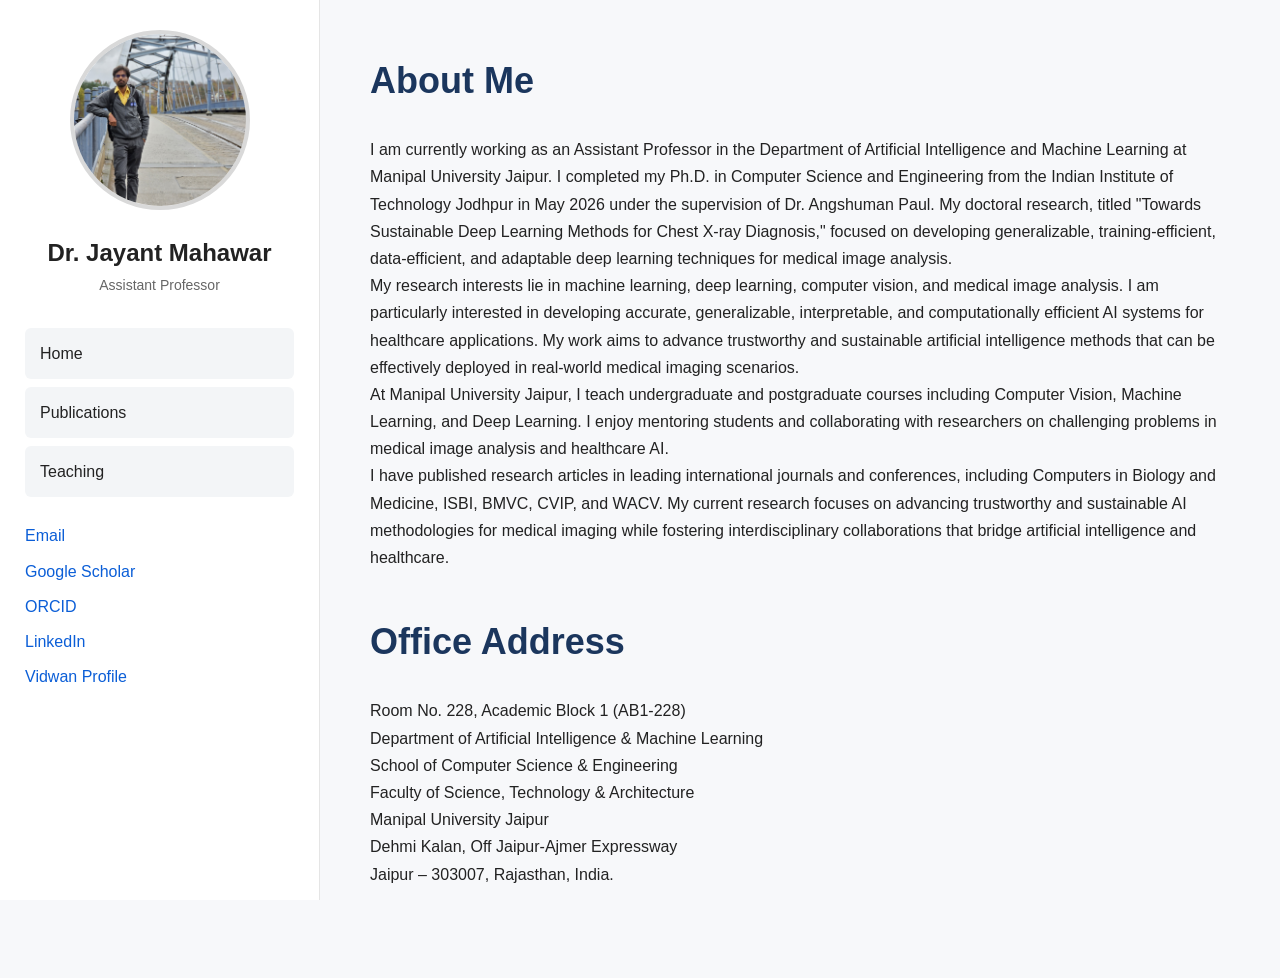
==== index.html @ 0ee32aee "Remove close button and associated function Removed closeSidebar function and close button from side" ====
<!DOCTYPE html>
<html lang="en">
<head>
<meta charset="UTF-8">
<meta name="viewport" content="width=device-width, initial-scale=1.0">
<title>Dr. Jayant Mahawar</title>

<link rel="stylesheet" href="css/style.css">
</head>

<body>

<button class="menu-toggle" onclick="toggleSidebar()">☰ Menu</button>

<div class="container">

    <aside class="sidebar">

        <div class="profile">
            <img src="images/profile.jpg" alt="Profile Picture">
            <h2>Dr. Jayant Mahawar</h2>
            <p>Assistant Professor</p>
        </div>

        <nav class="nav-links">
            <a href="index.html">Home</a>
            <a href="publications.html">Publications</a>
            <a href="teaching.html">Teaching</a>
        </nav>

        <div class="contact-section">

            <div class="contact-links">

                <a href="mailto:mahawar.2@alumni.iitj.ac.in">
                    Email
                </a>

                <a href="https://scholar.google.com/citations?user=KlMZ7QMAAAAJ" target="_blank">
                    Google Scholar
                </a>

                <a href="https://orcid.org/0009-0009-7027-000X" target="_blank">
                    ORCID
                </a>

                <a href="https://in.linkedin.com/in/jayant-mahawar-14567b105" target="_blank">
                    LinkedIn
                </a>

                <a href="https://vidwan.inflibnet.ac.in/profile/714711" target="_blank">
                    Vidwan Profile
                </a>

            </div>

        </div>

    </aside>

    <main class="main-content">

        <h1 class="page-title">About Me</h1>

        <div class="section">

            <p>
                I am currently working as an Assistant Professor in the Department of Artificial Intelligence and Machine Learning at Manipal University Jaipur. I completed my Ph.D. in Computer Science and Engineering from the Indian Institute of Technology Jodhpur in May 2026 under the supervision of Dr. Angshuman Paul. My doctoral research, titled "Towards Sustainable Deep Learning Methods for Chest X-ray Diagnosis," focused on developing generalizable, training-efficient, data-efficient, and adaptable deep learning techniques for medical image analysis.
            </p>

            <p>
                My research interests lie in machine learning, deep learning, computer vision, and medical image analysis. I am particularly interested in developing accurate, generalizable, interpretable, and computationally efficient AI systems for healthcare applications. My work aims to advance trustworthy and sustainable artificial intelligence methods that can be effectively deployed in real-world medical imaging scenarios.
            </p>

            <p>
                At Manipal University Jaipur, I teach undergraduate and postgraduate courses including Computer Vision, Machine Learning, and Deep Learning. I enjoy mentoring students and collaborating with researchers on challenging problems in medical image analysis and healthcare AI.
            </p>

            <p>
                I have published research articles in leading international journals and conferences, including Computers in Biology and Medicine, ISBI, BMVC, CVIP, and WACV. My current research focuses on advancing trustworthy and sustainable AI methodologies for medical imaging while fostering interdisciplinary collaborations that bridge artificial intelligence and healthcare.
            </p>

        </div>

        <h1 class="page-title">Office Address</h1>

        <div class="section">

            <p>
                Room No. 228, Academic Block 1 (AB1-228)<br>
                Department of Artificial Intelligence & Machine Learning<br>
                School of Computer Science & Engineering<br>
                Faculty of Science, Technology & Architecture<br>
                Manipal University Jaipur<br>
                Dehmi Kalan, Off Jaipur-Ajmer Expressway<br>
                Jaipur – 303007, Rajasthan, India.
            </p>

        </div>            

    </main>

</div>

<script>

function toggleSidebar() {
    document
        .querySelector('.sidebar')
        .classList.toggle('active');
}

</script>

</body>
</html>
---- css/style.css ----
/* ==========================
   GENERAL SETTINGS
========================== */

*{
    margin:0;
    padding:0;
    box-sizing:border-box;
}

body{
    font-family: "Segoe UI", Arial, sans-serif;
    background:#f7f8fa;
    color:#222;
    line-height:1.7;
}

a{
    color:#0b5ed7;
    text-decoration:none;
}

a:hover{
    text-decoration:underline;
}

/* ==========================
   LAYOUT
========================== */

.container{
    display:flex;
    min-height:100vh;
}

/* ==========================
   HAMBURGER BUTTON
========================== */

.menu-toggle{
    display:none;
    position:fixed;
    top:15px;
    left:15px;
    z-index:2000;

    background:#1b365d;
    color:white;
    border:none;
    border-radius:6px;

    padding:10px 14px;
    font-size:22px;
    cursor:pointer;
}

.sidebar{
    width:320px;
    background:white;
    border-right:1px solid #e5e5e5;
    padding:30px 25px;
    position:fixed;
    height:100vh;
    overflow-y:auto;
}

.main-content{
    margin-left:320px;
    padding:50px;
}

/* Overlay */

.overlay{
    display:none;
}

/* ==========================
   MOBILE DRAWER MENU
========================== */

@media (max-width:900px){

    /* Main content should always use full width */
    .main-content{
        margin-left:0;
        width:100%;
        padding:70px 25px 25px 25px;
    }

    /* Hamburger button */
    .menu-toggle{
        display:block;
        position:fixed;
        top:15px;
        left:15px;
        z-index:2000;

        background:#1b365d;
        color:white;
        border:none;
        border-radius:6px;

        padding:10px 14px;
        font-size:22px;
        cursor:pointer;
    }

    .container{
        display:block;
    }

    /* Hidden by default */
    .sidebar{
        display:none;
        width:100%;
        height:auto;
        position:relative;
        border-right:none;
        border-bottom:1px solid #ddd;
        margin:0;
    }

    /* Shown when button clicked */
    .sidebar.active{
        display:block;
    }
}

.close-btn{
    display:none;
}

@media (max-width:900px){

    .close-btn{
        display:block;
        float:right;

        border:none;
        background:none;

        font-size:24px;
        cursor:pointer;
        margin-bottom:15px;
    }
}

.main-content{
    margin-left:320px;
    padding:50px;
    flex:1;
}

/* ==========================
   PROFILE
========================== */

.profile{
    text-align:center;
    margin-bottom:30px;
}

.profile img{
    width:180px;
    height:180px;
    border-radius:50%;
    object-fit:cover;
    border:4px solid #d9d9d9;
}

.profile h2{
    margin-top:15px;
    font-size:24px;
}

.profile p{
    color:#666;
    font-size:14px;
}

/* ==========================
   NAVIGATION
========================== */

.nav-links{
    margin:25px 0;
}

.nav-links a{
    display:block;
    padding:12px 15px;
    margin-bottom:8px;
    background:#f3f5f7;
    border-radius:6px;
    color:#222;
    font-weight:500;
}

.nav-links a:hover{
    background:#e9edf3;
}

/* ==========================
   CONTACT
========================== */

.contact-section{
    margin-top:25px;
}

.contact-section h3{
    margin-bottom:10px;
    color:#1c1c1c;
}

.contact-section p{
    font-size:14px;
    color:#555;
}

.contact-links{
    margin-top:15px;
}

.contact-links a{
    display:block;
    margin-bottom:8px;
}

/* ==========================
   CONTENT
========================== */

.page-title{
    font-size:36px;
    margin-bottom:25px;
    color:#1b365d;
}

.section{
    margin-bottom:40px;
}

.section h2{
    margin-bottom:15px;
    color:#1b365d;
}

.publication-item{
    margin-bottom:20px;
    padding-bottom:15px;
    border-bottom:1px solid #ddd;
}

.course-list li{
    margin-bottom:10px;
}

/* ==========================
   MOBILE VIEW
========================== */

@media (max-width:900px){

    .container{
        flex-direction:column;
    }

    .sidebar{
        position:relative;
        width:100%;
        height:auto;
        border-right:none;
        border-bottom:1px solid #ddd;
    }

    .main-content{
        margin-left:0;
        padding:25px;
    }

    .profile img{
        width:140px;
        height:140px;
    }

    .page-title{
        font-size:28px;
    }
}
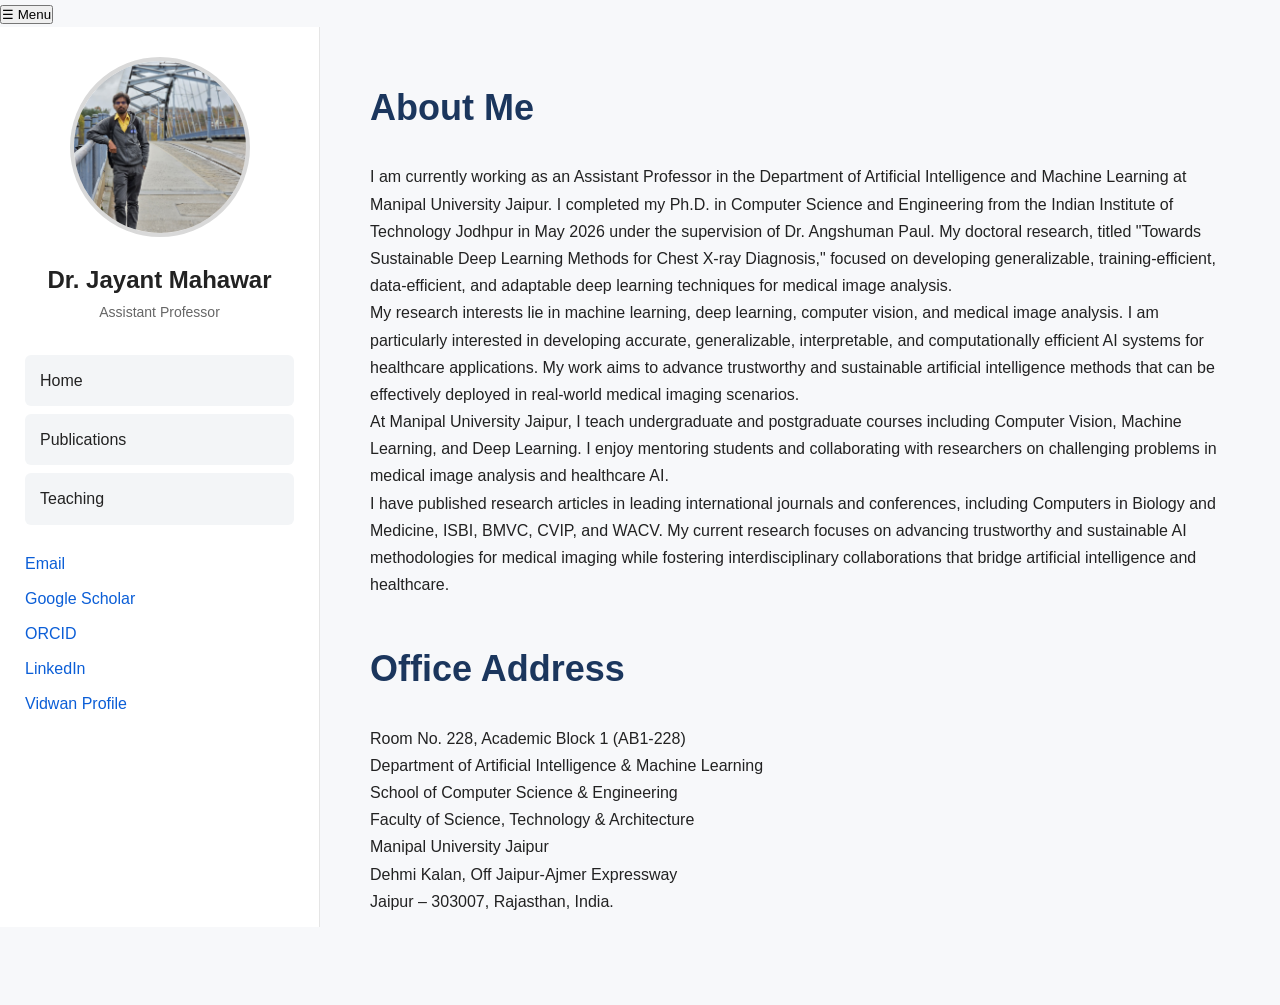
==== commit d9facb21: "Add close button to sidebar in index.html" ====
--- a/index.html
+++ b/index.html
@@ -9,12 +9,14 @@
 </head>
 
 <body>
-
+ 
 <button class="menu-toggle" onclick="toggleSidebar()">☰ Menu</button>
 
 <div class="container">
 
     <aside class="sidebar">
+
+        <button class="close-btn" onclick="closeSidebar()">✕</button>
 
         <div class="profile">
             <img src="images/profile.jpg" alt="Profile Picture">
@@ -104,10 +106,26 @@
 
 <script>
 
-function toggleSidebar() {
+function toggleSidebar(){
+
     document
         .querySelector('.sidebar')
         .classList.toggle('active');
+
+    document
+        .getElementById('overlay')
+        .classList.toggle('active');
+}
+
+function closeSidebar(){
+
+    document
+        .querySelector('.sidebar')
+        .classList.remove('active');
+
+    document
+        .getElementById('overlay')
+        .classList.remove('active');
 }
 
 </script>
--- a/css/style.css
+++ b/css/style.css
@@ -33,30 +33,9 @@
     min-height:100vh;
 }
 
-/* ==========================
-   HAMBURGER BUTTON
-========================== */
-
-.menu-toggle{
-    display:none;
-    position:fixed;
-    top:15px;
-    left:15px;
-    z-index:2000;
-
-    background:#1b365d;
-    color:white;
-    border:none;
-    border-radius:6px;
-
-    padding:10px 14px;
-    font-size:22px;
-    cursor:pointer;
-}
-
 .sidebar{
     width:320px;
-    background:white;
+    background:#ffffff;
     border-right:1px solid #e5e5e5;
     padding:30px 25px;
     position:fixed;
@@ -67,89 +46,11 @@
 .main-content{
     margin-left:320px;
     padding:50px;
-}
-
-/* Overlay */
-
-.overlay{
-    display:none;
-}
-
-/* ==========================
-   MOBILE DRAWER MENU
-========================== */
-
-@media (max-width:900px){
-
-    /* Main content should always use full width */
-    .main-content{
-        margin-left:0;
-        width:100%;
-        padding:70px 25px 25px 25px;
-    }
-
-    /* Hamburger button */
-    .menu-toggle{
-        display:block;
-        position:fixed;
-        top:15px;
-        left:15px;
-        z-index:2000;
-
-        background:#1b365d;
-        color:white;
-        border:none;
-        border-radius:6px;
-
-        padding:10px 14px;
-        font-size:22px;
-        cursor:pointer;
-    }
-
-    .container{
-        display:block;
-    }
-
-    /* Hidden by default */
-    .sidebar{
-        display:none;
-        width:100%;
-        height:auto;
-        position:relative;
-        border-right:none;
-        border-bottom:1px solid #ddd;
-        margin:0;
-    }
-
-    /* Shown when button clicked */
-    .sidebar.active{
-        display:block;
-    }
+    flex:1;
 }
 
 .close-btn{
     display:none;
-}
-
-@media (max-width:900px){
-
-    .close-btn{
-        display:block;
-        float:right;
-
-        border:none;
-        background:none;
-
-        font-size:24px;
-        cursor:pointer;
-        margin-bottom:15px;
-    }
-}
-
-.main-content{
-    margin-left:320px;
-    padding:50px;
-    flex:1;
 }
 
 /* ==========================
@@ -265,19 +166,28 @@
 
     .container{
         flex-direction:column;
+        display:block;
     }
 
     .sidebar{
+        display:none;
         position:relative;
         width:100%;
         height:auto;
         border-right:none;
         border-bottom:1px solid #ddd;
+        margin:0;
+    }
+
+    /* Shown when button clicked */
+    .sidebar.active{
+        display:block;
     }
 
     .main-content{
         margin-left:0;
-        padding:25px;
+        width:100%;
+        padding:20px;
     }
 
     .profile img{
@@ -288,4 +198,28 @@
     .page-title{
         font-size:28px;
     }
-}
+
+    .close-btn{
+        display:block;
+        float:right;
+
+        border:none;
+        background:none;
+
+        font-size:24px;
+        cursor:pointer;
+        margin-bottom:15px;
+    }
+    
+    .menu-toggle{
+        display:block;
+        margin:15px;
+        padding:10px 15px;
+        border:none;
+        border-radius:5px;
+        cursor:pointer;
+        font-size:20px;
+        background:#1b365d;
+        color:white;
+    }
+}
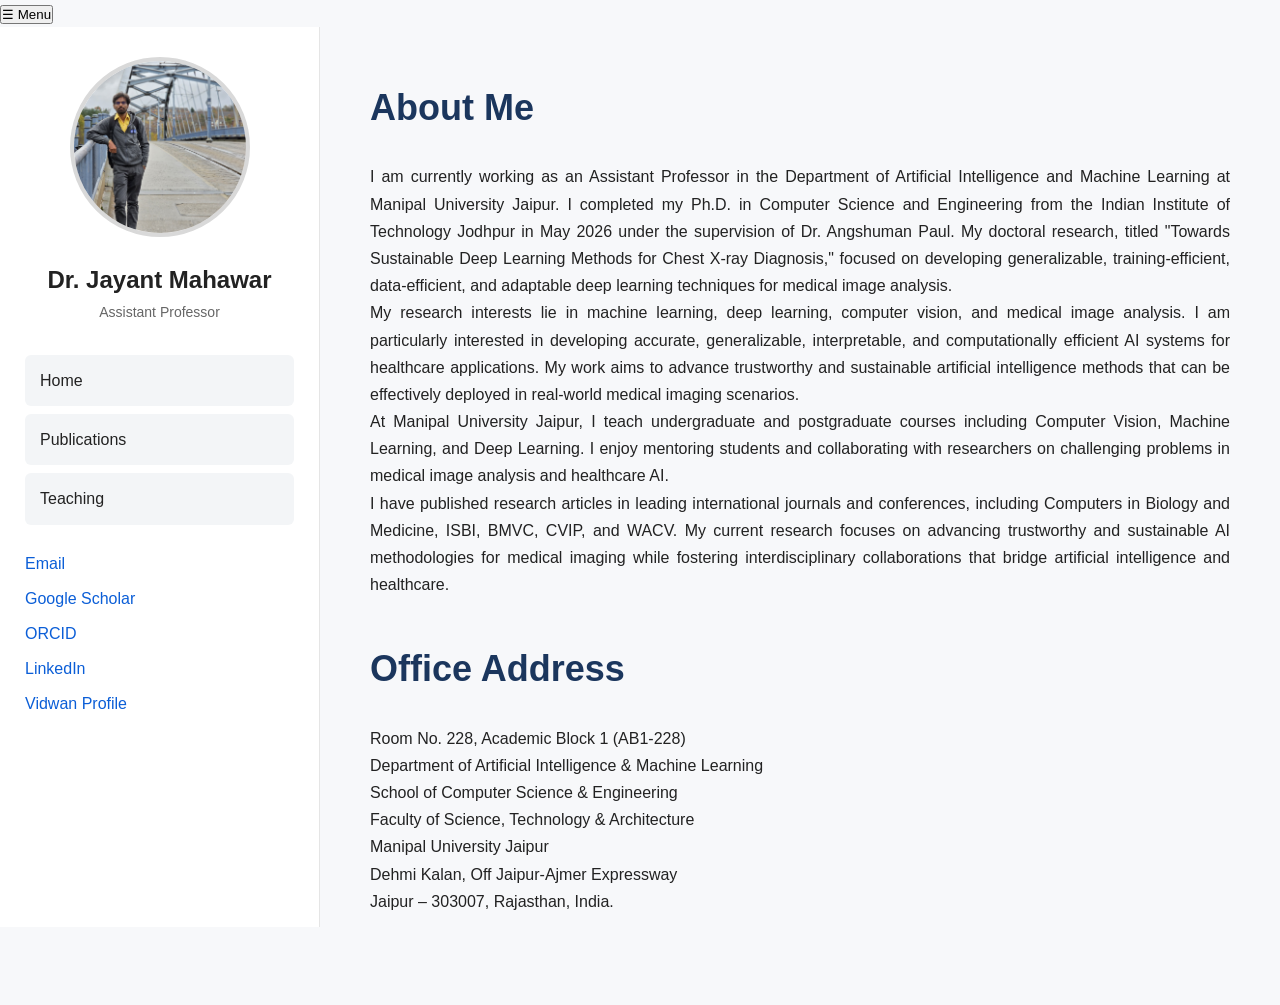
==== commit 1265b789: "Align paragraphs to justify in index.html Updated paragraph tags to include 'justify' alignment for " ====
--- a/index.html
+++ b/index.html
@@ -66,19 +66,19 @@
 
         <div class="section">
 
-            <p>
+            <p align="justify">
                 I am currently working as an Assistant Professor in the Department of Artificial Intelligence and Machine Learning at Manipal University Jaipur. I completed my Ph.D. in Computer Science and Engineering from the Indian Institute of Technology Jodhpur in May 2026 under the supervision of Dr. Angshuman Paul. My doctoral research, titled "Towards Sustainable Deep Learning Methods for Chest X-ray Diagnosis," focused on developing generalizable, training-efficient, data-efficient, and adaptable deep learning techniques for medical image analysis.
             </p>
 
-            <p>
+            <p align="justify">
                 My research interests lie in machine learning, deep learning, computer vision, and medical image analysis. I am particularly interested in developing accurate, generalizable, interpretable, and computationally efficient AI systems for healthcare applications. My work aims to advance trustworthy and sustainable artificial intelligence methods that can be effectively deployed in real-world medical imaging scenarios.
             </p>
 
-            <p>
+            <p align="justify">
                 At Manipal University Jaipur, I teach undergraduate and postgraduate courses including Computer Vision, Machine Learning, and Deep Learning. I enjoy mentoring students and collaborating with researchers on challenging problems in medical image analysis and healthcare AI.
             </p>
 
-            <p>
+            <p align="justify">
                 I have published research articles in leading international journals and conferences, including Computers in Biology and Medicine, ISBI, BMVC, CVIP, and WACV. My current research focuses on advancing trustworthy and sustainable AI methodologies for medical imaging while fostering interdisciplinary collaborations that bridge artificial intelligence and healthcare.
             </p>
 
@@ -111,10 +111,6 @@
     document
         .querySelector('.sidebar')
         .classList.toggle('active');
-
-    document
-        .getElementById('overlay')
-        .classList.toggle('active');
 }
 
 function closeSidebar(){
@@ -122,10 +118,6 @@
     document
         .querySelector('.sidebar')
         .classList.remove('active');
-
-    document
-        .getElementById('overlay')
-        .classList.remove('active');
 }
 
 </script>
